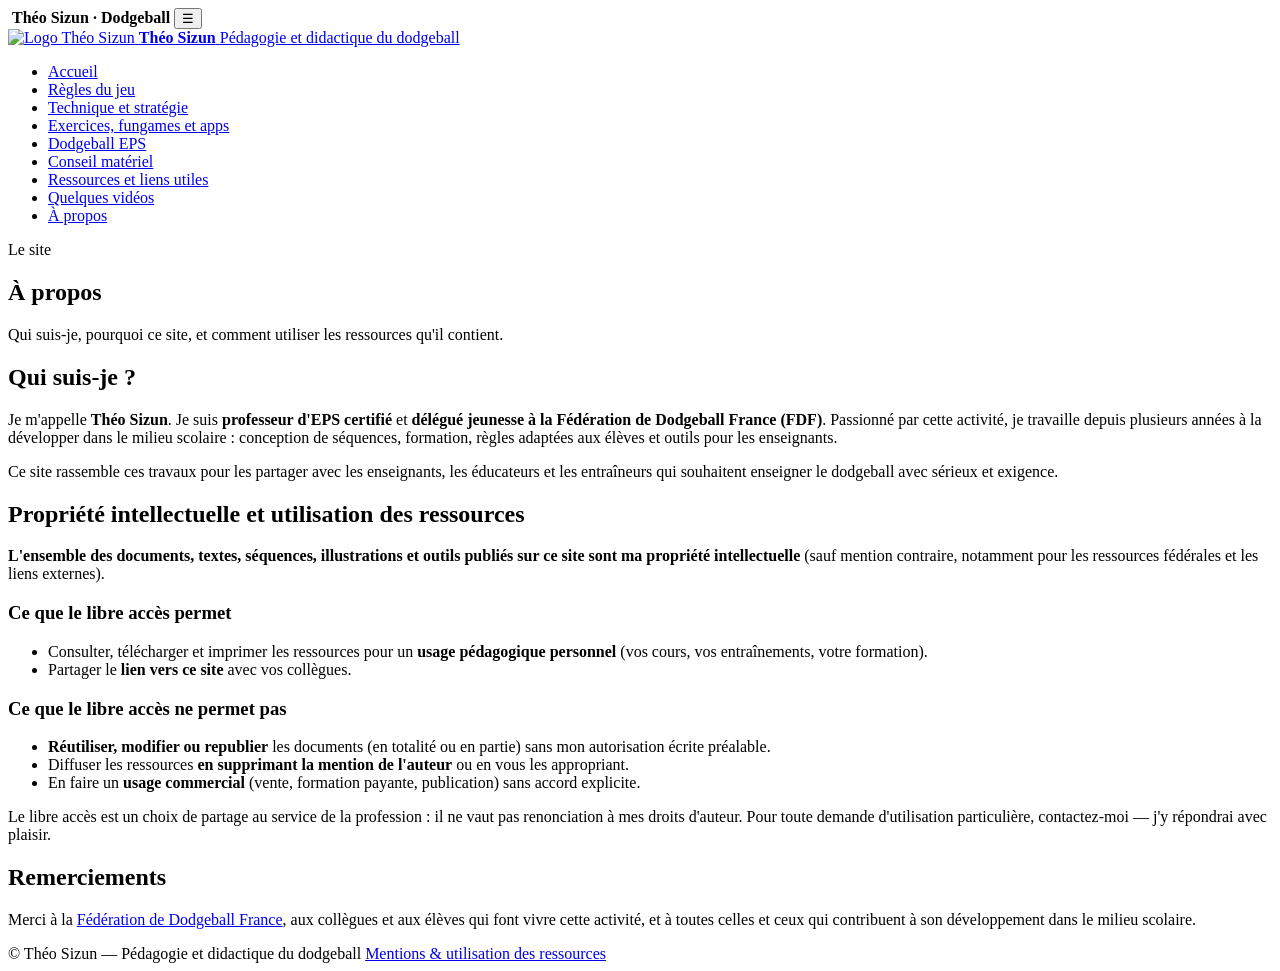
==== apropos.html @ 9dc2d823 "Add files via upload" ====
<!DOCTYPE html>
<html lang="fr">
<head>
  <meta charset="UTF-8">
  <meta name="viewport" content="width=device-width, initial-scale=1.0">
  <title>À propos — Théo Sizun · Pédagogie et didactique du dodgeball</title>
  <meta name="description" content="Présentation de Théo Sizun et conditions d'utilisation des ressources du site.">
  <link rel="icon" type="image/png" href="images/logo-mark.png">
  <!-- Polices : Barlow Condensed (titres) + Inter (texte) -->
  <link rel="preconnect" href="https://fonts.googleapis.com">
  <link rel="preconnect" href="https://fonts.gstatic.com" crossorigin>
  <link href="https://fonts.googleapis.com/css2?family=Barlow+Condensed:wght@600;700&family=Inter:wght@400;600&display=swap" rel="stylesheet">
  <link rel="stylesheet" href="css/style.css">
</head>
<body>

  <!-- Barre supérieure visible uniquement sur mobile -->
  <header class="barre-mobile">
    <img src="images/logo-mark.png" alt="">
    <strong>Théo Sizun · Dodgeball</strong>
    <button class="bouton-menu" aria-expanded="false" aria-label="Ouvrir le menu de navigation">☰</button>
  </header>

  <!-- Voile sombre derrière le menu ouvert (mobile) -->
  <div class="voile"></div>

  <div class="disposition">

    <!-- ================= NAVIGATION LATÉRALE ================= -->
    <aside class="sidebar">
      <a class="sidebar-logo" href="index.html">
        <img src="images/logo-mark.png" alt="Logo Théo Sizun">
        <strong>Théo Sizun</strong>
        <span>Pédagogie et didactique du dodgeball</span>
      </a>
      <nav class="nav-principale" aria-label="Navigation principale">
        <ul>
          <li><a href="index.html">Accueil</a></li>
          <li><a href="regles.html">Règles du jeu</a></li>
          <li><a href="technique.html">Technique et stratégie</a></li>
          <li><a href="exercices.html">Exercices, fungames et apps</a></li>
          <li><a href="eps.html">Dodgeball EPS</a></li>
          <li><a href="materiel.html">Conseil matériel</a></li>
          <li><a href="ressources.html">Ressources et liens utiles</a></li>
          <li><a href="videos.html">Quelques vidéos</a></li>
          <li><a href="apropos.html" class="actif">À propos</a></li>
        </ul>
      </nav>
    </aside>

    <!-- ================= CONTENU DE LA PAGE ================= -->
    <div class="contenu">

      <section class="hero">
        <div class="hero-interieur">
          <span class="fil-rouge">Le site</span>
          <h1>À propos</h1>
          <p class="sous-titre">Qui suis-je, pourquoi ce site, et comment utiliser les ressources qu'il contient.</p>
        </div>
      </section>

      <main class="contenu-interieur">
        <h2 class="titre-section">Qui suis-je ?</h2>
        <div class="bloc">
          <p>Je m'appelle <strong>Théo Sizun</strong>. Je suis <strong>professeur d'EPS
          certifié</strong> et <strong>délégué jeunesse à la Fédération de Dodgeball France
          (FDF)</strong>. Passionné par cette activité, je travaille depuis plusieurs années à la
          développer dans le milieu scolaire : conception de séquences, formation, règles adaptées
          aux élèves et outils pour les enseignants.</p>
          <p>Ce site rassemble ces travaux pour les partager avec les enseignants, les éducateurs
          et les entraîneurs qui souhaitent enseigner le dodgeball avec sérieux et exigence.</p>
        </div>

        <h2 class="titre-section">Propriété intellectuelle et utilisation des ressources</h2>
        <div class="encart">
          <p><strong>L'ensemble des documents, textes, séquences, illustrations et outils publiés
          sur ce site sont ma propriété intellectuelle</strong> (sauf mention contraire, notamment
          pour les ressources fédérales et les liens externes).</p>
        </div>
        <div class="bloc">
          <h3>Ce que le libre accès permet</h3>
          <ul>
            <li>Consulter, télécharger et imprimer les ressources pour un <strong>usage
            pédagogique personnel</strong> (vos cours, vos entraînements, votre formation).</li>
            <li>Partager le <strong>lien vers ce site</strong> avec vos collègues.</li>
          </ul>
          <h3>Ce que le libre accès ne permet pas</h3>
          <ul>
            <li><strong>Réutiliser, modifier ou republier</strong> les documents (en totalité ou en
            partie) sans mon autorisation écrite préalable.</li>
            <li>Diffuser les ressources <strong>en supprimant la mention de l'auteur</strong> ou en
            vous les appropriant.</li>
            <li>En faire un <strong>usage commercial</strong> (vente, formation payante, publication)
            sans accord explicite.</li>
          </ul>
          <p>Le libre accès est un choix de partage au service de la profession : il ne vaut pas
          renonciation à mes droits d'auteur. Pour toute demande d'utilisation particulière,
          contactez-moi — j'y répondrai avec plaisir.</p>
        </div>

        <h2 class="titre-section">Remerciements</h2>
        <div class="bloc">
          <p>Merci à la <a href="https://www.ffdodgeball.fr/fr/accueil" target="_blank"
          rel="noopener">Fédération de Dodgeball France</a>, aux collègues et aux élèves qui
          font vivre cette activité, et à toutes celles et ceux qui contribuent à son
          développement dans le milieu scolaire.</p>
        </div>
      </main>

      <footer class="pied">
        <div class="pied-interieur">
          <span>© Théo Sizun — Pédagogie et didactique du dodgeball</span>
          <span><a href="apropos.html">Mentions &amp; utilisation des ressources</a></span>
        </div>
      </footer>

    </div>
  </div>

  <script src="js/main.js"></script>
</body>
</html>
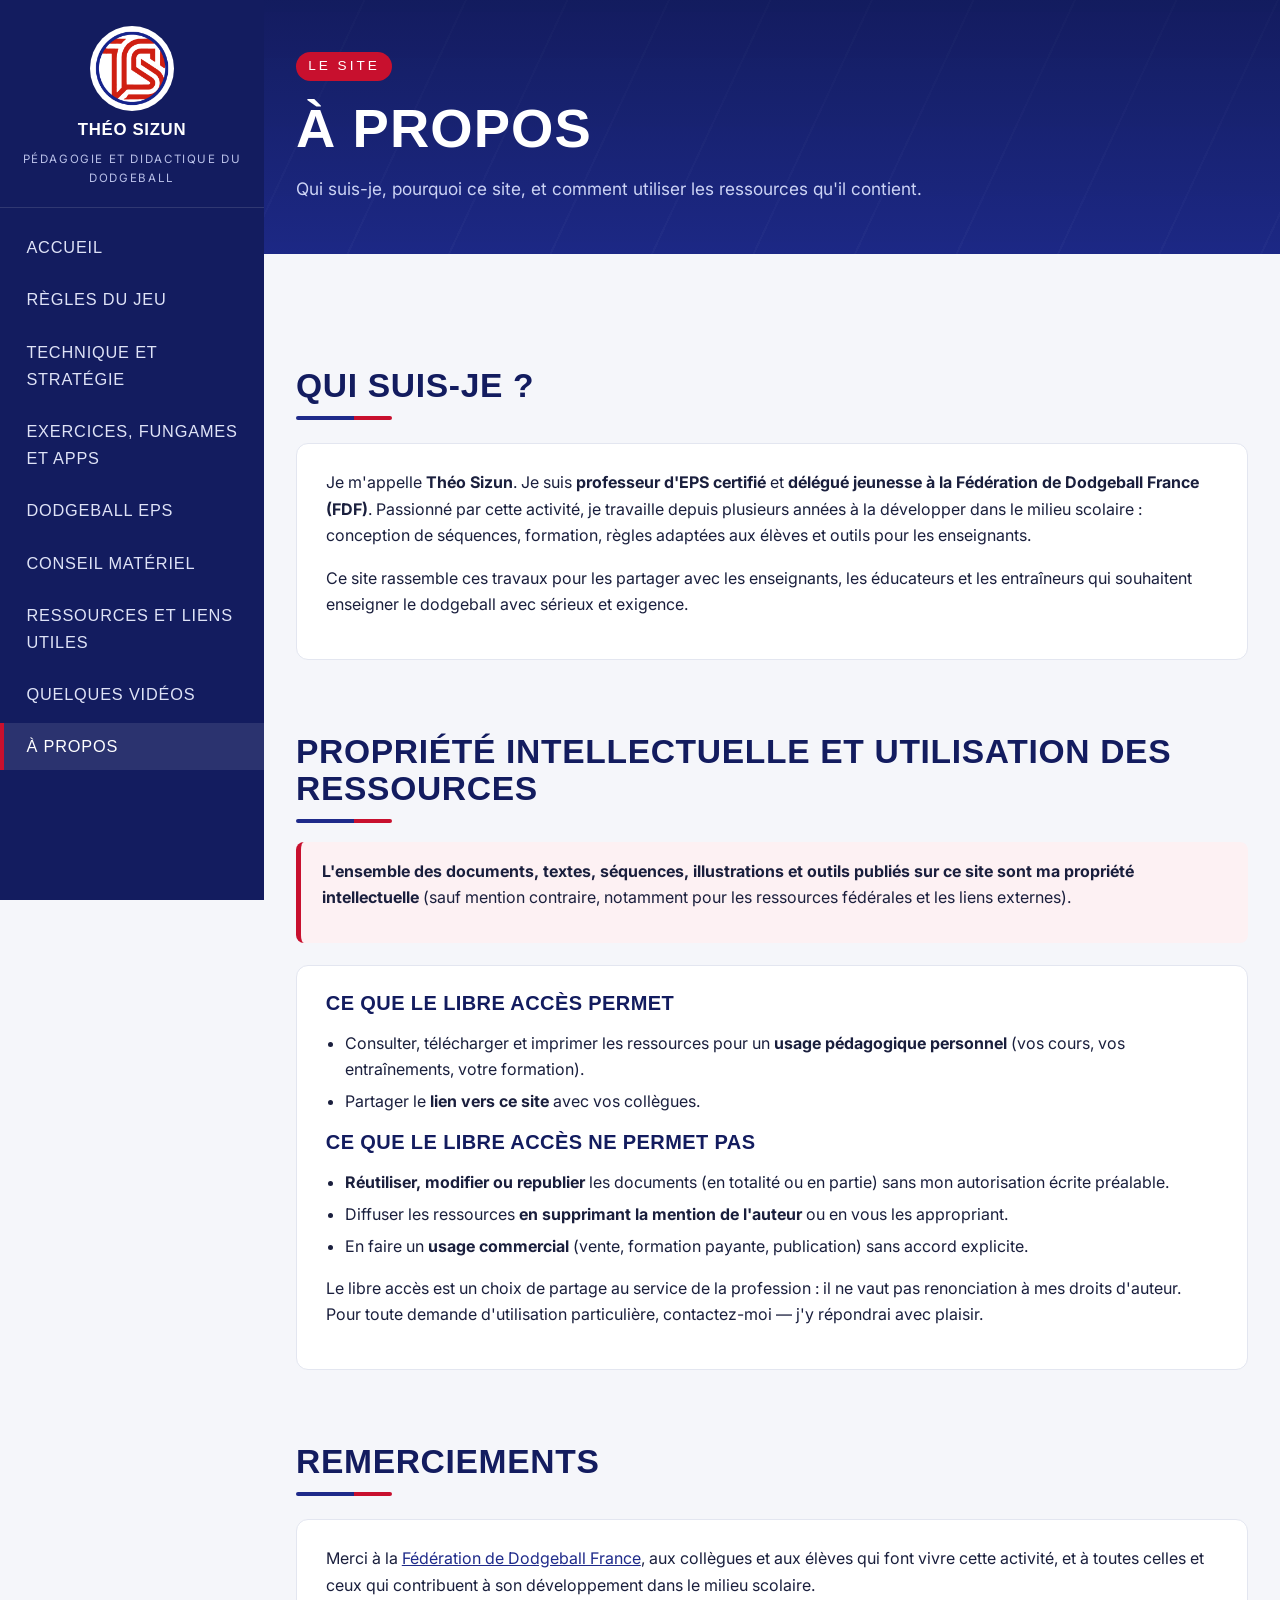
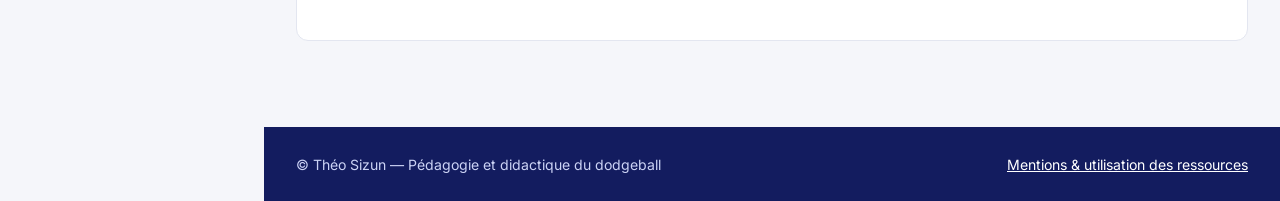
==== commit fe3e40d7: "Add files via upload" ====
--- a/apropos.html
+++ b/apropos.html
@@ -5,18 +5,18 @@
   <meta name="viewport" content="width=device-width, initial-scale=1.0">
   <title>À propos — Théo Sizun · Pédagogie et didactique du dodgeball</title>
   <meta name="description" content="Présentation de Théo Sizun et conditions d'utilisation des ressources du site.">
-  <link rel="icon" type="image/png" href="images/logo-mark.png">
+  <link rel="icon" type="image/png" href="logo-mark.png">
   <!-- Polices : Barlow Condensed (titres) + Inter (texte) -->
   <link rel="preconnect" href="https://fonts.googleapis.com">
   <link rel="preconnect" href="https://fonts.gstatic.com" crossorigin>
   <link href="https://fonts.googleapis.com/css2?family=Barlow+Condensed:wght@600;700&family=Inter:wght@400;600&display=swap" rel="stylesheet">
-  <link rel="stylesheet" href="css/style.css">
+  <link rel="stylesheet" href="style.css">
 </head>
 <body>
 
   <!-- Barre supérieure visible uniquement sur mobile -->
   <header class="barre-mobile">
-    <img src="images/logo-mark.png" alt="">
+    <img src="logo-mark.png" alt="">
     <strong>Théo Sizun · Dodgeball</strong>
     <button class="bouton-menu" aria-expanded="false" aria-label="Ouvrir le menu de navigation">☰</button>
   </header>
@@ -29,7 +29,7 @@
     <!-- ================= NAVIGATION LATÉRALE ================= -->
     <aside class="sidebar">
       <a class="sidebar-logo" href="index.html">
-        <img src="images/logo-mark.png" alt="Logo Théo Sizun">
+        <img src="logo-mark.png" alt="Logo Théo Sizun">
         <strong>Théo Sizun</strong>
         <span>Pédagogie et didactique du dodgeball</span>
       </a>
@@ -117,6 +117,6 @@
     </div>
   </div>
 
-  <script src="js/main.js"></script>
+  <script src="main.js"></script>
 </body>
 </html>
--- a/style.css
+++ b/style.css
@@ -0,0 +1,503 @@
+/* ============================================================
+   THÉO SIZUN — PÉDAGOGIE ET DIDACTIQUE DU DODGEBALL
+   Feuille de style principale
+   ------------------------------------------------------------
+   Sommaire :
+   1. Variables (couleurs, typographie, espacements)
+   2. Base / reset
+   3. Structure générale (sidebar + contenu)
+   4. Navigation latérale
+   5. Barre mobile (hamburger)
+   6. Hero / en-têtes de page
+   7. Cartes et grilles
+   8. Composants (boutons, tableaux, badges, encarts)
+   9. Filtres (page Exercices)
+   10. Pied de page
+   11. Responsive
+   ============================================================ */
+
+/* ---------- 1. VARIABLES ---------- */
+:root {
+  /* Couleurs issues du logo */
+  --bleu: #1e2a8a;        /* bleu marine du logo */
+  --bleu-fonce: #131c5f;  /* variante sombre (survols, fonds) */
+  --rouge: #c8102e;       /* rouge du logo */
+  --rouge-fonce: #a30d26;
+
+  /* Neutres */
+  --blanc: #ffffff;
+  --fond: #f5f6fa;        /* fond général très légèrement bleuté */
+  --encre: #1a1f3d;       /* texte principal */
+  --gris: #5c6378;        /* texte secondaire */
+  --ligne: #e3e6f0;       /* bordures fines */
+
+  /* Typographie */
+  --police-titre: "Barlow Condensed", "Arial Narrow", sans-serif;
+  --police-texte: "Inter", "Helvetica Neue", Arial, sans-serif;
+
+  /* Dimensions */
+  --sidebar-largeur: 264px;
+  --contenu-max: 1080px;
+  --rayon: 12px;
+}
+
+/* ---------- 2. BASE ---------- */
+*, *::before, *::after { box-sizing: border-box; }
+
+html { scroll-behavior: smooth; }
+@media (prefers-reduced-motion: reduce) {
+  html { scroll-behavior: auto; }
+  *, *::before, *::after { transition: none !important; animation: none !important; }
+}
+
+body {
+  margin: 0;
+  font-family: var(--police-texte);
+  font-size: 16px;
+  line-height: 1.65;
+  color: var(--encre);
+  background: var(--fond);
+}
+
+img { max-width: 100%; height: auto; }
+
+a { color: var(--bleu); }
+a:hover { color: var(--rouge); }
+a:focus-visible,
+button:focus-visible {
+  outline: 3px solid var(--rouge);
+  outline-offset: 2px;
+  border-radius: 4px;
+}
+
+h1, h2, h3 {
+  font-family: var(--police-titre);
+  text-transform: uppercase;
+  letter-spacing: 0.02em;
+  line-height: 1.1;
+  color: var(--bleu-fonce);
+  margin: 0 0 0.5em;
+}
+h1 { font-size: clamp(2.2rem, 5vw, 3.4rem); font-weight: 700; }
+h2 { font-size: clamp(1.6rem, 3vw, 2.1rem); font-weight: 700; }
+h3 { font-size: 1.25rem; font-weight: 600; }
+
+p { margin: 0 0 1em; }
+ul { padding-left: 1.2em; }
+li { margin-bottom: 0.35em; }
+
+/* Titre de section avec la « ligne d'attaque » (signature du site) :
+   un soulignement bicolore bleu/rouge rappelant les lignes du terrain */
+.titre-section {
+  position: relative;
+  padding-bottom: 0.45em;
+  margin-top: 2.2em;
+}
+.titre-section::after {
+  content: "";
+  position: absolute;
+  left: 0; bottom: 0;
+  width: 96px; height: 4px;
+  background: linear-gradient(90deg, var(--bleu) 0 60%, var(--rouge) 60% 100%);
+  border-radius: 2px;
+}
+
+/* ---------- 3. STRUCTURE GÉNÉRALE ---------- */
+.disposition {
+  display: flex;
+  min-height: 100vh;
+}
+
+.contenu {
+  flex: 1;
+  margin-left: var(--sidebar-largeur); /* laisse la place à la sidebar fixe */
+  display: flex;
+  flex-direction: column;
+  min-width: 0;
+}
+
+.contenu-interieur {
+  width: 100%;
+  max-width: var(--contenu-max);
+  margin: 0 auto;
+  padding: 2.5rem 2rem 4rem;
+}
+
+/* ---------- 4. NAVIGATION LATÉRALE ---------- */
+.sidebar {
+  position: fixed;
+  top: 0; left: 0; bottom: 0;
+  width: var(--sidebar-largeur);
+  background: var(--bleu-fonce);
+  color: var(--blanc);
+  display: flex;
+  flex-direction: column;
+  z-index: 100;
+  overflow-y: auto;
+}
+
+.sidebar-logo {
+  display: flex;
+  flex-direction: column;
+  align-items: center;
+  gap: 0.6rem;
+  padding: 1.6rem 1rem 1.2rem;
+  text-decoration: none;
+  color: var(--blanc);
+  border-bottom: 1px solid rgba(255, 255, 255, 0.12);
+}
+.sidebar-logo:hover { color: var(--blanc); } /* le logo reste blanc au survol */
+.sidebar-logo img {
+  width: 84px;
+  background: var(--blanc);
+  border-radius: 50%;
+  padding: 4px;
+}
+.sidebar-logo strong {
+  font-family: var(--police-titre);
+  text-transform: uppercase;
+  font-size: 1.05rem;
+  letter-spacing: 0.04em;
+  text-align: center;
+  line-height: 1.2;
+}
+.sidebar-logo span {
+  font-size: 0.72rem;
+  text-transform: uppercase;
+  letter-spacing: 0.14em;
+  color: #b9c0e8;
+  text-align: center;
+}
+
+.nav-principale {
+  padding: 1rem 0 2rem;
+}
+.nav-principale ul {
+  list-style: none;
+  margin: 0;
+  padding: 0;
+}
+.nav-principale a {
+  display: block;
+  padding: 0.62rem 1.4rem;
+  color: #dfe3f7;
+  text-decoration: none;
+  font-family: var(--police-titre);
+  text-transform: uppercase;
+  font-size: 1.02rem;
+  letter-spacing: 0.05em;
+  border-left: 4px solid transparent;
+  transition: background 0.15s, border-color 0.15s, color 0.15s;
+}
+.nav-principale a:hover {
+  background: rgba(255, 255, 255, 0.08);
+  color: var(--blanc);
+}
+/* Page active : liseré rouge, comme une ligne d'attaque franchie */
+.nav-principale a.actif {
+  border-left-color: var(--rouge);
+  background: rgba(255, 255, 255, 0.1);
+  color: var(--blanc);
+}
+
+/* ---------- 5. BARRE MOBILE ---------- */
+.barre-mobile {
+  display: none; /* visible uniquement sur petits écrans (cf. media queries) */
+  position: sticky;
+  top: 0;
+  z-index: 90;
+  background: var(--bleu-fonce);
+  color: var(--blanc);
+  align-items: center;
+  gap: 0.8rem;
+  padding: 0.6rem 1rem;
+}
+.barre-mobile img { width: 40px; background: var(--blanc); border-radius: 50%; padding: 2px; }
+.barre-mobile strong {
+  font-family: var(--police-titre);
+  text-transform: uppercase;
+  font-size: 1rem;
+  letter-spacing: 0.05em;
+}
+.bouton-menu {
+  margin-left: auto;
+  background: none;
+  border: 2px solid rgba(255,255,255,0.5);
+  border-radius: 8px;
+  color: var(--blanc);
+  font-size: 1.3rem;
+  line-height: 1;
+  padding: 0.35rem 0.6rem;
+  cursor: pointer;
+}
+
+/* Voile sombre derrière la sidebar ouverte (mobile) */
+.voile {
+  display: none;
+  position: fixed;
+  inset: 0;
+  background: rgba(10, 14, 40, 0.55);
+  z-index: 95;
+}
+body.menu-ouvert .voile { display: block; }
+
+/* ---------- 6. HERO / EN-TÊTES DE PAGE ---------- */
+/* Fond « terrain » : fines lignes évoquant le traçage d'un terrain de dodgeball */
+.hero {
+  background:
+    linear-gradient(rgba(19, 28, 95, 0.92), rgba(30, 42, 138, 0.88)),
+    repeating-linear-gradient(115deg, transparent 0 90px, rgba(255,255,255,0.16) 90px 92px);
+  background-color: var(--bleu-fonce);
+  color: var(--blanc);
+  padding: 3.2rem 2rem;
+}
+.hero .hero-interieur {
+  max-width: var(--contenu-max);
+  margin: 0 auto;
+}
+.hero h1 { color: var(--blanc); margin-bottom: 0.3em; }
+.hero .sous-titre {
+  color: #ccd3f5;
+  font-size: 1.08rem;
+  max-width: 640px;
+  margin: 0;
+}
+.hero .fil-rouge {
+  display: inline-block;
+  font-family: var(--police-titre);
+  text-transform: uppercase;
+  letter-spacing: 0.22em;
+  font-size: 0.85rem;
+  color: var(--blanc);
+  background: var(--rouge);
+  padding: 0.25em 0.9em;
+  border-radius: 999px;
+  margin-bottom: 1.1rem;
+}
+
+/* Hero spécifique à la page d'accueil : logo mis en valeur */
+.hero-accueil { text-align: center; padding: 4rem 2rem 3.4rem; }
+.hero-accueil img.logo-central {
+  width: 168px;
+  background: var(--blanc);
+  border-radius: 50%;
+  padding: 10px;
+  box-shadow: 0 12px 34px rgba(0, 0, 0, 0.35);
+  margin-bottom: 1.4rem;
+}
+.hero-accueil .sous-titre { margin: 0 auto; }
+
+/* ---------- 7. CARTES ET GRILLES ---------- */
+.grille-cartes {
+  display: grid;
+  grid-template-columns: repeat(auto-fill, minmax(250px, 1fr));
+  gap: 1.3rem;
+  margin: 1.6rem 0;
+}
+
+.carte {
+  background: var(--blanc);
+  border: 1px solid var(--ligne);
+  border-top: 4px solid var(--bleu);
+  border-radius: var(--rayon);
+  padding: 1.3rem 1.3rem 1.1rem;
+  text-decoration: none;
+  color: var(--encre);
+  display: flex;
+  flex-direction: column;
+  gap: 0.4rem;
+  transition: transform 0.15s, box-shadow 0.15s;
+}
+.carte:nth-child(even) { border-top-color: var(--rouge); }
+.carte:hover {
+  transform: translateY(-3px);
+  box-shadow: 0 10px 24px rgba(19, 28, 95, 0.12);
+  color: var(--encre);
+}
+.carte h3 { margin-bottom: 0.2em; }
+.carte p { color: var(--gris); font-size: 0.95rem; margin: 0; }
+.carte .fleche {
+  margin-top: auto;
+  padding-top: 0.6rem;
+  font-family: var(--police-titre);
+  text-transform: uppercase;
+  letter-spacing: 0.08em;
+  font-size: 0.95rem;
+  color: var(--rouge);
+}
+
+/* Bloc de contenu blanc générique */
+.bloc {
+  background: var(--blanc);
+  border: 1px solid var(--ligne);
+  border-radius: var(--rayon);
+  padding: 1.6rem 1.8rem;
+  margin: 1.4rem 0;
+}
+.bloc h3:first-child, .bloc h2:first-child { margin-top: 0; }
+
+/* Deux colonnes souples */
+.colonnes-2 {
+  display: grid;
+  grid-template-columns: repeat(auto-fit, minmax(300px, 1fr));
+  gap: 1.3rem;
+}
+
+/* ---------- 8. COMPOSANTS ---------- */
+.bouton {
+  display: inline-block;
+  font-family: var(--police-titre);
+  text-transform: uppercase;
+  letter-spacing: 0.06em;
+  font-size: 1.02rem;
+  background: var(--rouge);
+  color: var(--blanc);
+  text-decoration: none;
+  border: none;
+  border-radius: 8px;
+  padding: 0.55rem 1.3rem;
+  cursor: pointer;
+  transition: background 0.15s;
+}
+.bouton:hover { background: var(--rouge-fonce); color: var(--blanc); }
+.bouton.secondaire { background: var(--bleu); }
+.bouton.secondaire:hover { background: var(--bleu-fonce); }
+
+/* Liste de liens externes présentés en « rangées » */
+.liste-liens { list-style: none; padding: 0; margin: 1rem 0; }
+.liste-liens li {
+  background: var(--blanc);
+  border: 1px solid var(--ligne);
+  border-left: 4px solid var(--bleu);
+  border-radius: 8px;
+  padding: 0.8rem 1.1rem;
+  margin-bottom: 0.7rem;
+}
+.liste-liens li:nth-child(even) { border-left-color: var(--rouge); }
+.liste-liens strong { display: block; font-family: var(--police-titre); text-transform: uppercase; letter-spacing: 0.04em; font-size: 1.05rem; }
+.liste-liens span { color: var(--gris); font-size: 0.92rem; }
+
+/* Badges (utilisés pour les filtres et étiquettes) */
+.badge {
+  display: inline-block;
+  font-size: 0.75rem;
+  text-transform: uppercase;
+  letter-spacing: 0.08em;
+  font-weight: 600;
+  padding: 0.15em 0.7em;
+  border-radius: 999px;
+  background: #e8ebfa;
+  color: var(--bleu);
+}
+.badge.rouge { background: #fbe4e8; color: var(--rouge); }
+
+/* Encart d'avertissement / à noter */
+.encart {
+  border-left: 5px solid var(--rouge);
+  background: #fdf1f3;
+  border-radius: 8px;
+  padding: 1rem 1.3rem;
+  margin: 1.2rem 0;
+}
+.encart.bleu { border-left-color: var(--bleu); background: #eef0fb; }
+
+/* Tableaux */
+.table-defilante { overflow-x: auto; }
+table {
+  width: 100%;
+  border-collapse: collapse;
+  background: var(--blanc);
+  font-size: 0.95rem;
+}
+th, td {
+  border: 1px solid var(--ligne);
+  padding: 0.6rem 0.8rem;
+  text-align: left;
+  vertical-align: top;
+}
+thead th {
+  background: var(--bleu-fonce);
+  color: var(--blanc);
+  font-family: var(--police-titre);
+  text-transform: uppercase;
+  letter-spacing: 0.05em;
+  font-weight: 600;
+}
+tbody tr:nth-child(even) { background: #f8f9fd; }
+
+/* Vidéo responsive (iframe YouTube) */
+.video {
+  position: relative;
+  padding-top: 56.25%;
+  border-radius: var(--rayon);
+  overflow: hidden;
+  background: var(--bleu-fonce);
+}
+.video iframe {
+  position: absolute; inset: 0;
+  width: 100%; height: 100%;
+  border: 0;
+}
+
+/* ---------- 9. FILTRES (page Exercices) ---------- */
+.filtres {
+  display: flex;
+  flex-wrap: wrap;
+  gap: 0.5rem;
+  margin: 1rem 0 1.4rem;
+}
+.filtre-bouton {
+  font-family: var(--police-titre);
+  text-transform: uppercase;
+  letter-spacing: 0.06em;
+  font-size: 0.95rem;
+  border: 2px solid var(--bleu);
+  color: var(--bleu);
+  background: var(--blanc);
+  border-radius: 999px;
+  padding: 0.3rem 1.1rem;
+  cursor: pointer;
+  transition: background 0.15s, color 0.15s;
+}
+.filtre-bouton:hover { background: #e8ebfa; }
+.filtre-bouton.actif {
+  background: var(--bleu);
+  color: var(--blanc);
+}
+.carte-jeu[hidden] { display: none; }
+
+/* ---------- 10. PIED DE PAGE ---------- */
+.pied {
+  margin-top: auto;
+  background: var(--bleu-fonce);
+  color: #ccd3f5;
+  font-size: 0.88rem;
+  padding: 1.6rem 2rem;
+}
+.pied .pied-interieur {
+  max-width: var(--contenu-max);
+  margin: 0 auto;
+  display: flex;
+  flex-wrap: wrap;
+  gap: 0.6rem 2rem;
+  justify-content: space-between;
+  align-items: center;
+}
+.pied a { color: var(--blanc); }
+
+/* ---------- 11. RESPONSIVE ---------- */
+@media (max-width: 900px) {
+  /* La sidebar devient un panneau coulissant */
+  .sidebar {
+    transform: translateX(-100%);
+    transition: transform 0.25s ease;
+    box-shadow: 0 0 40px rgba(0, 0, 0, 0.4);
+  }
+  body.menu-ouvert .sidebar { transform: translateX(0); }
+
+  .contenu { margin-left: 0; }
+  .barre-mobile { display: flex; }
+  .contenu-interieur { padding: 1.6rem 1.1rem 3rem; }
+  .hero { padding: 2.4rem 1.2rem; }
+  .bloc { padding: 1.2rem 1.1rem; }
+}
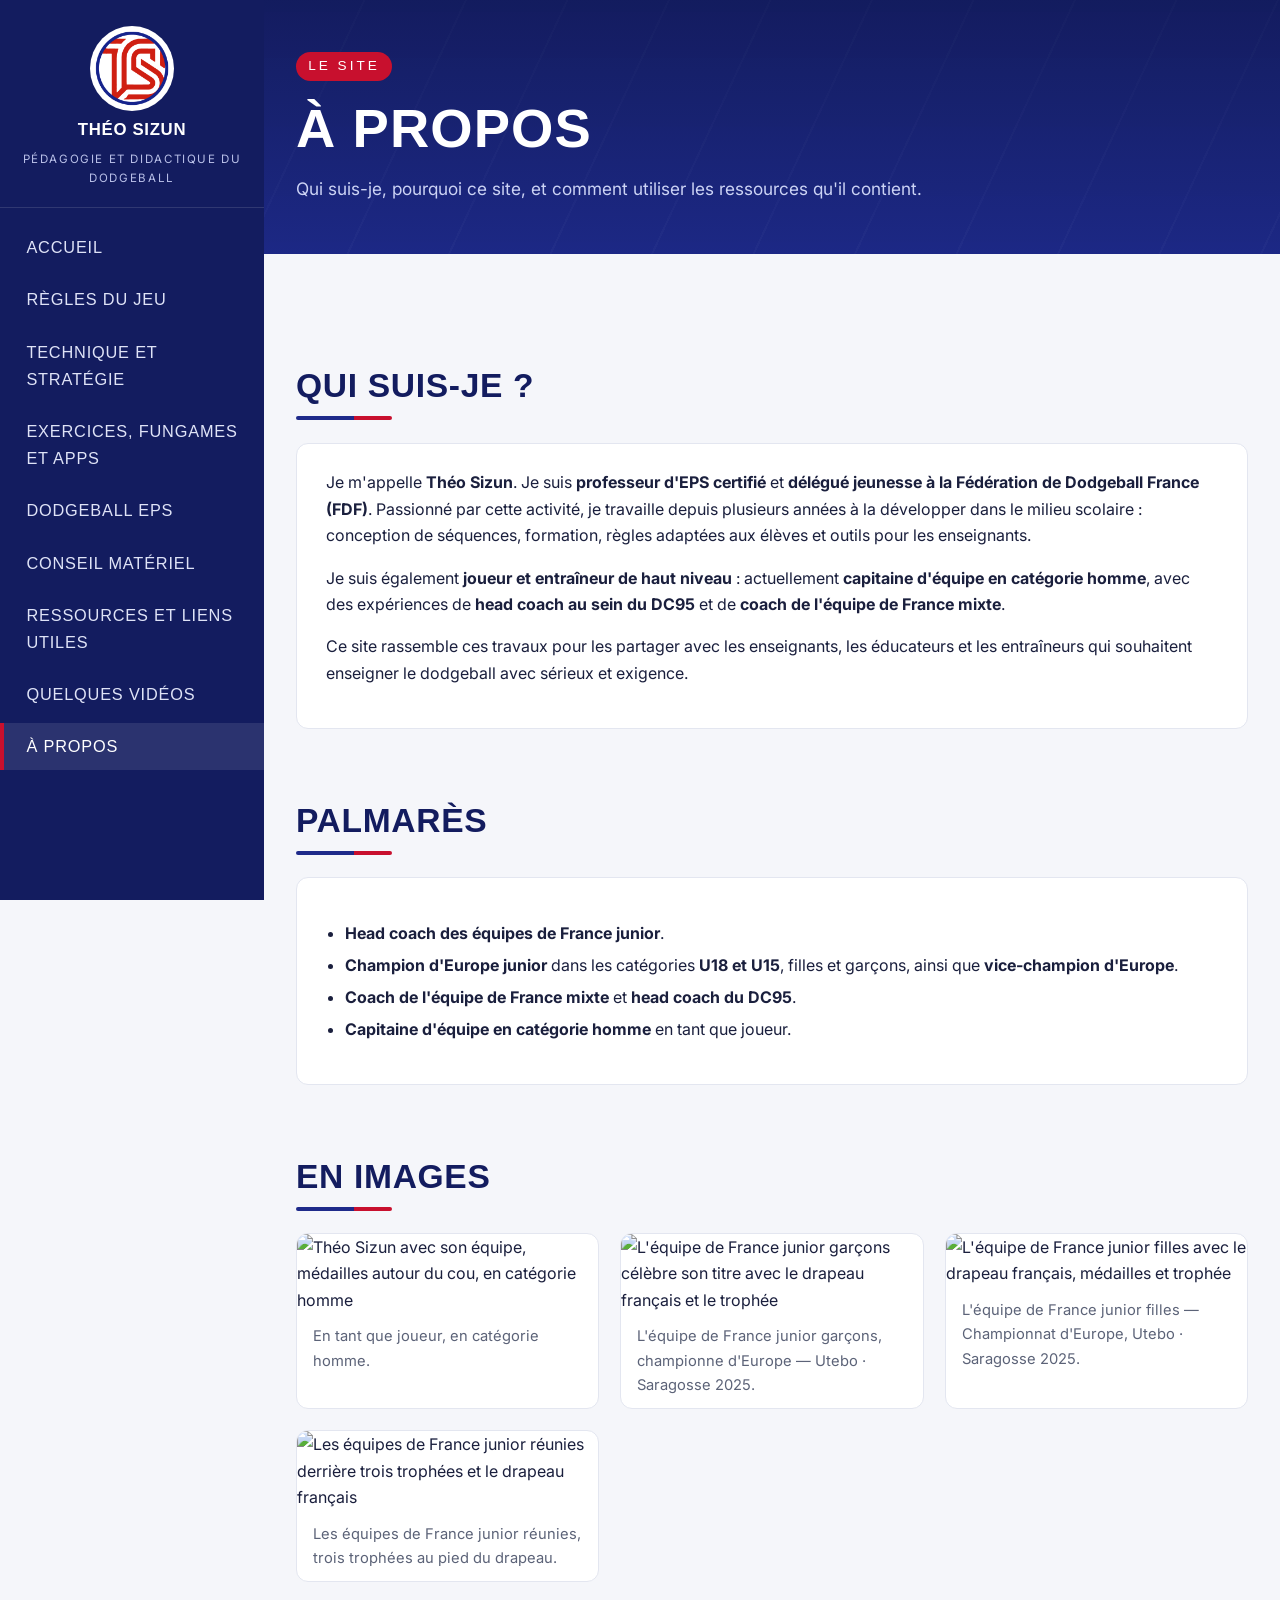
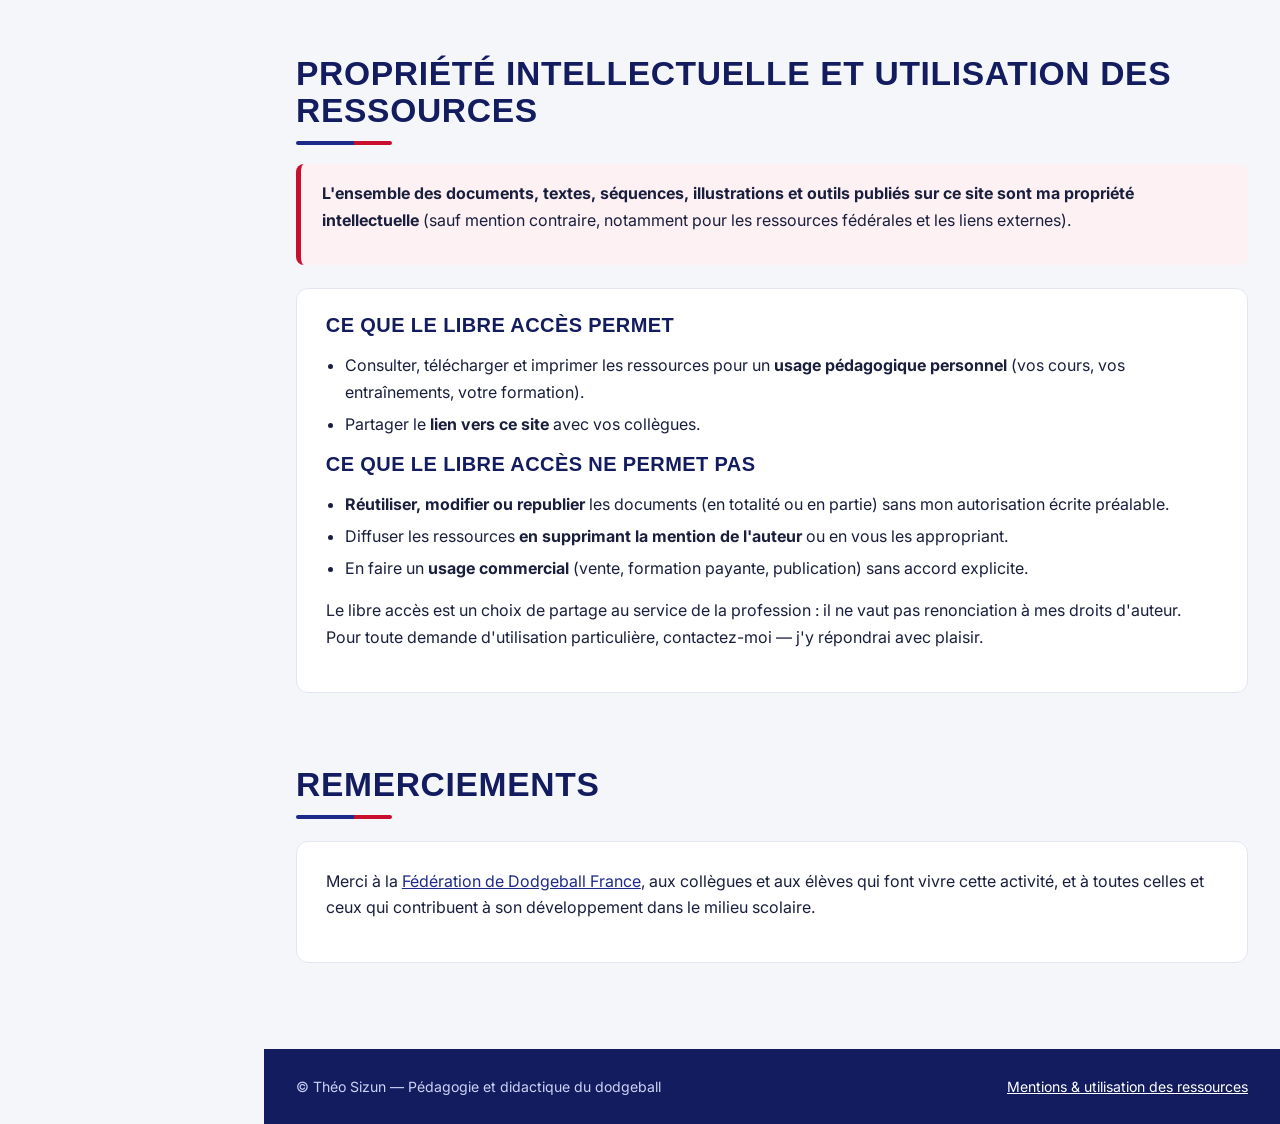
==== commit 10c53d2d: "Add files via upload" ====
--- a/apropos.html
+++ b/apropos.html
@@ -67,8 +67,51 @@
           (FDF)</strong>. Passionné par cette activité, je travaille depuis plusieurs années à la
           développer dans le milieu scolaire : conception de séquences, formation, règles adaptées
           aux élèves et outils pour les enseignants.</p>
+          <p>Je suis également <strong>joueur et entraîneur de haut niveau</strong> :
+          actuellement <strong>capitaine d'équipe en catégorie homme</strong>, avec des
+          expériences de <strong>head coach au sein du DC95</strong> et de <strong>coach de
+          l'équipe de France mixte</strong>.</p>
           <p>Ce site rassemble ces travaux pour les partager avec les enseignants, les éducateurs
           et les entraîneurs qui souhaitent enseigner le dodgeball avec sérieux et exigence.</p>
+        </div>
+
+        <h2 class="titre-section">Palmarès</h2>
+        <div class="bloc">
+          <ul>
+            <li><strong>Head coach des équipes de France junior</strong>.</li>
+            <li><strong>Champion d'Europe junior</strong> dans les catégories <strong>U18 et
+            U15</strong>, filles et garçons, ainsi que <strong>vice-champion d'Europe</strong>.</li>
+            <li><strong>Coach de l'équipe de France mixte</strong> et <strong>head coach du
+            DC95</strong>.</li>
+            <li><strong>Capitaine d'équipe en catégorie homme</strong> en tant que joueur.</li>
+          </ul>
+        </div>
+
+        <h2 class="titre-section">En images</h2>
+        <!-- Galerie photo : styles locaux à cette page pour éviter de modifier style.css -->
+        <style>
+          .galerie { display: grid; grid-template-columns: repeat(auto-fit, minmax(300px, 1fr)); gap: 1.3rem; margin: 1.4rem 0; }
+          .galerie figure { margin: 0; background: var(--blanc); border: 1px solid var(--ligne); border-radius: var(--rayon); overflow: hidden; }
+          .galerie img { display: block; width: 100%; height: auto; }
+          .galerie figcaption { padding: 0.7rem 1rem; font-size: 0.92rem; color: var(--gris); }
+        </style>
+        <div class="galerie">
+          <figure>
+            <img src="photo-equipe-homme.jpg" alt="Théo Sizun avec son équipe, médailles autour du cou, en catégorie homme" loading="lazy">
+            <figcaption>En tant que joueur, en catégorie homme.</figcaption>
+          </figure>
+          <figure>
+            <img src="photo-france-junior-garcons.jpg" alt="L'équipe de France junior garçons célèbre son titre avec le drapeau français et le trophée" loading="lazy">
+            <figcaption>L'équipe de France junior garçons, championne d'Europe — Utebo · Saragosse 2025.</figcaption>
+          </figure>
+          <figure>
+            <img src="photo-france-junior-filles.jpg" alt="L'équipe de France junior filles avec le drapeau français, médailles et trophée" loading="lazy">
+            <figcaption>L'équipe de France junior filles — Championnat d'Europe, Utebo · Saragosse 2025.</figcaption>
+          </figure>
+          <figure>
+            <img src="photo-france-junior-equipes.jpg" alt="Les équipes de France junior réunies derrière trois trophées et le drapeau français" loading="lazy">
+            <figcaption>Les équipes de France junior réunies, trois trophées au pied du drapeau.</figcaption>
+          </figure>
         </div>
 
         <h2 class="titre-section">Propriété intellectuelle et utilisation des ressources</h2>
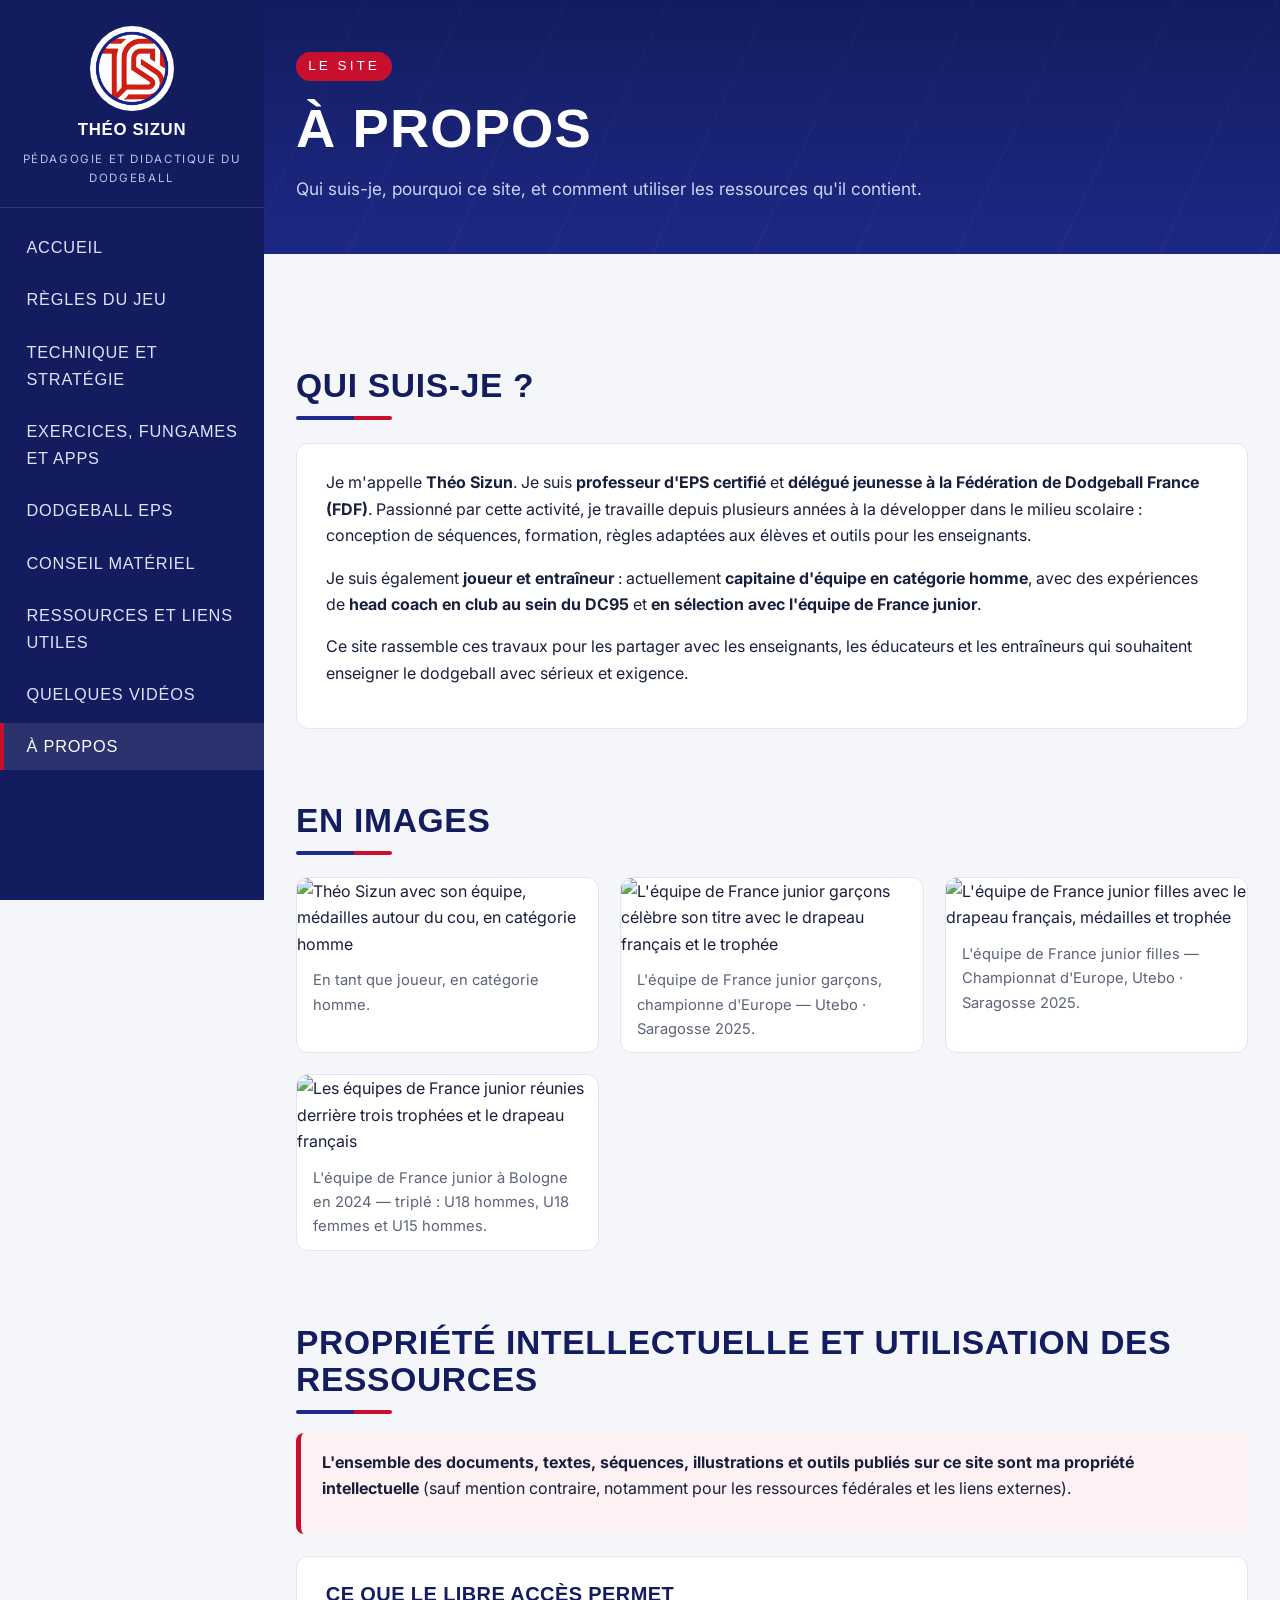
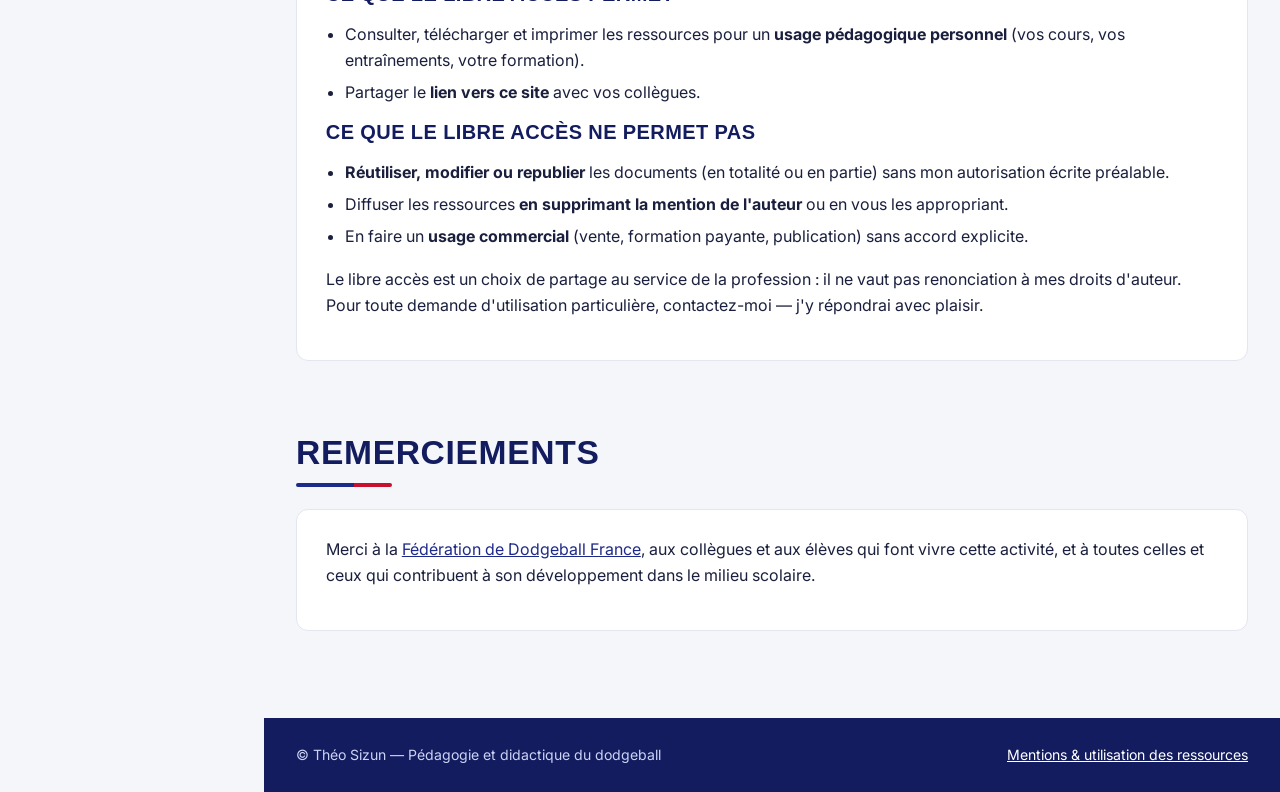
==== commit ab40b9fb: "Add files via upload" ====
--- a/apropos.html
+++ b/apropos.html
@@ -67,24 +67,12 @@
           (FDF)</strong>. Passionné par cette activité, je travaille depuis plusieurs années à la
           développer dans le milieu scolaire : conception de séquences, formation, règles adaptées
           aux élèves et outils pour les enseignants.</p>
-          <p>Je suis également <strong>joueur et entraîneur de haut niveau</strong> :
-          actuellement <strong>capitaine d'équipe en catégorie homme</strong>, avec des
-          expériences de <strong>head coach au sein du DC95</strong> et de <strong>coach de
-          l'équipe de France mixte</strong>.</p>
+          <p>Je suis également <strong>joueur et entraîneur</strong> : actuellement
+          <strong>capitaine d'équipe en catégorie homme</strong>, avec des expériences de
+          <strong>head coach en club au sein du DC95</strong> et <strong>en sélection avec
+          l'équipe de France junior</strong>.</p>
           <p>Ce site rassemble ces travaux pour les partager avec les enseignants, les éducateurs
           et les entraîneurs qui souhaitent enseigner le dodgeball avec sérieux et exigence.</p>
-        </div>
-
-        <h2 class="titre-section">Palmarès</h2>
-        <div class="bloc">
-          <ul>
-            <li><strong>Head coach des équipes de France junior</strong>.</li>
-            <li><strong>Champion d'Europe junior</strong> dans les catégories <strong>U18 et
-            U15</strong>, filles et garçons, ainsi que <strong>vice-champion d'Europe</strong>.</li>
-            <li><strong>Coach de l'équipe de France mixte</strong> et <strong>head coach du
-            DC95</strong>.</li>
-            <li><strong>Capitaine d'équipe en catégorie homme</strong> en tant que joueur.</li>
-          </ul>
         </div>
 
         <h2 class="titre-section">En images</h2>
@@ -110,7 +98,7 @@
           </figure>
           <figure>
             <img src="photo-france-junior-equipes.jpg" alt="Les équipes de France junior réunies derrière trois trophées et le drapeau français" loading="lazy">
-            <figcaption>Les équipes de France junior réunies, trois trophées au pied du drapeau.</figcaption>
+            <figcaption>L'équipe de France junior à Bologne en 2024 — triplé : U18 hommes, U18 femmes et U15 hommes.</figcaption>
           </figure>
         </div>
 
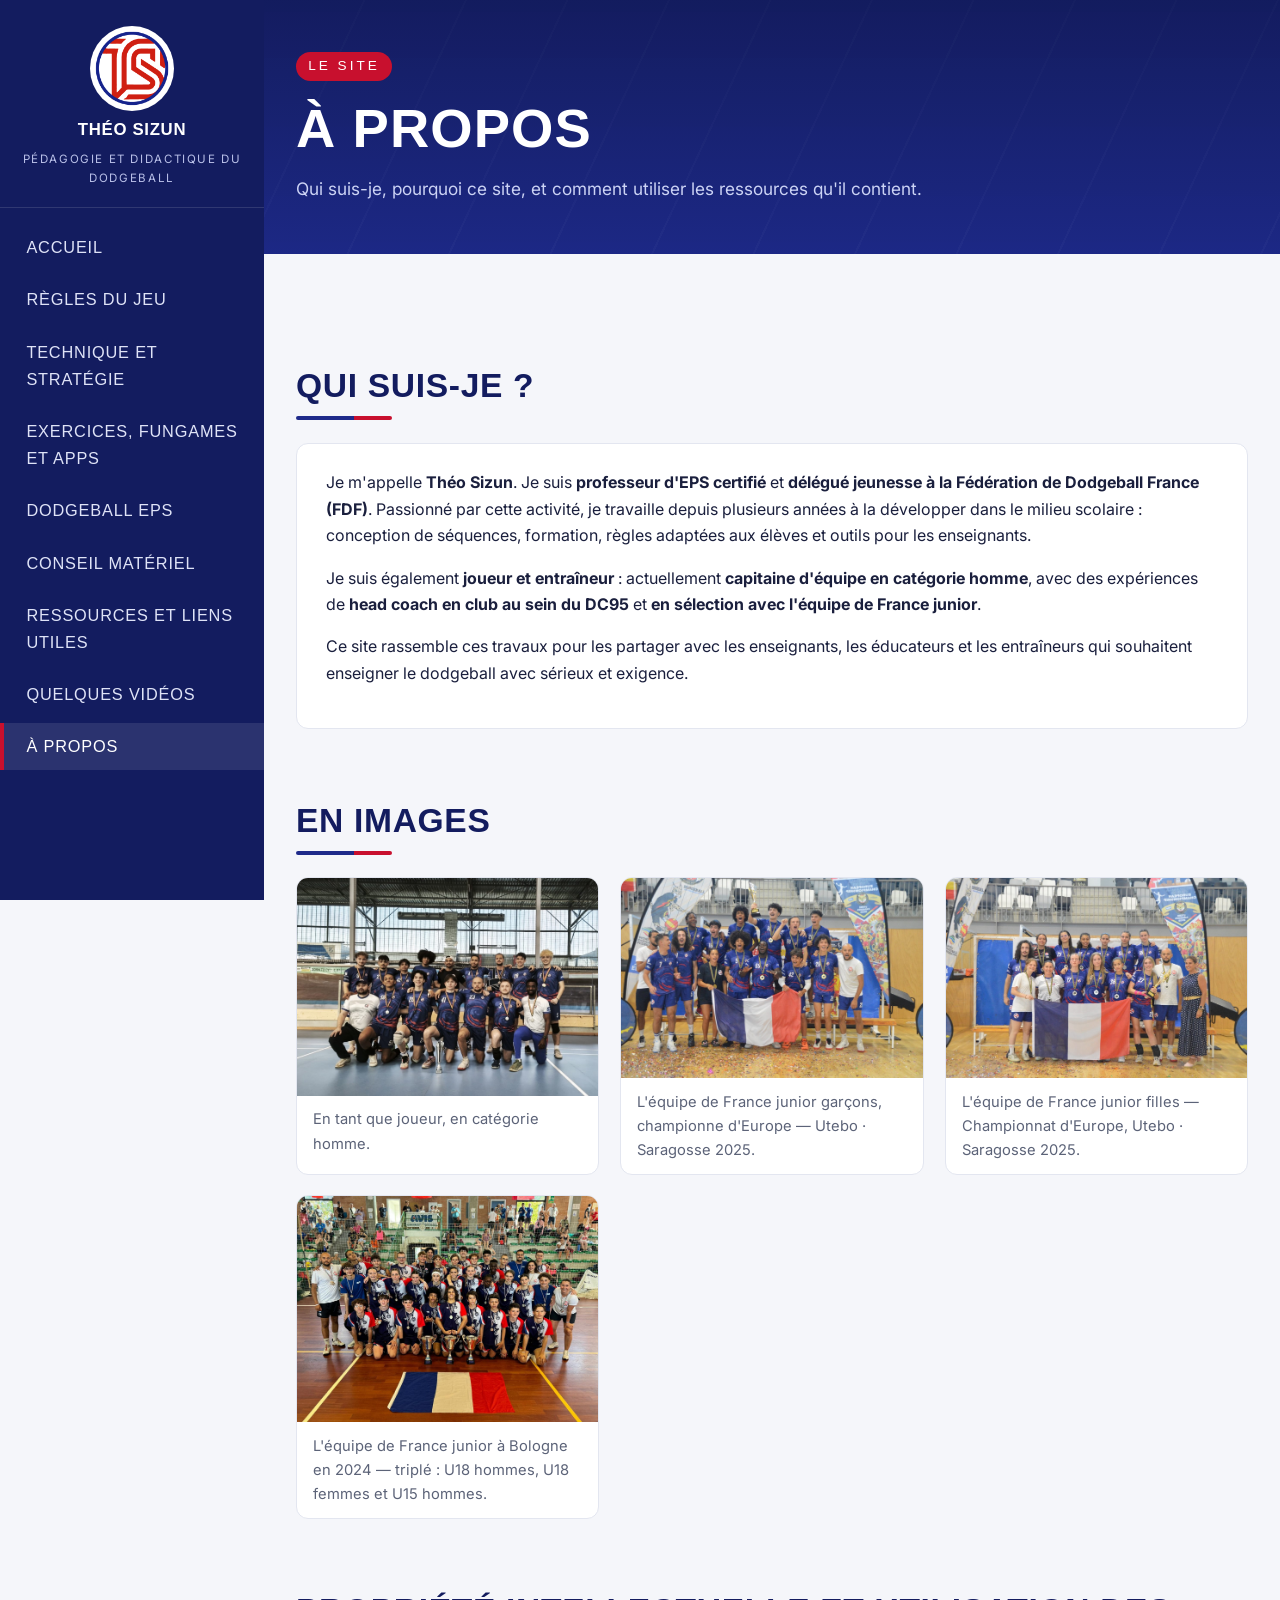
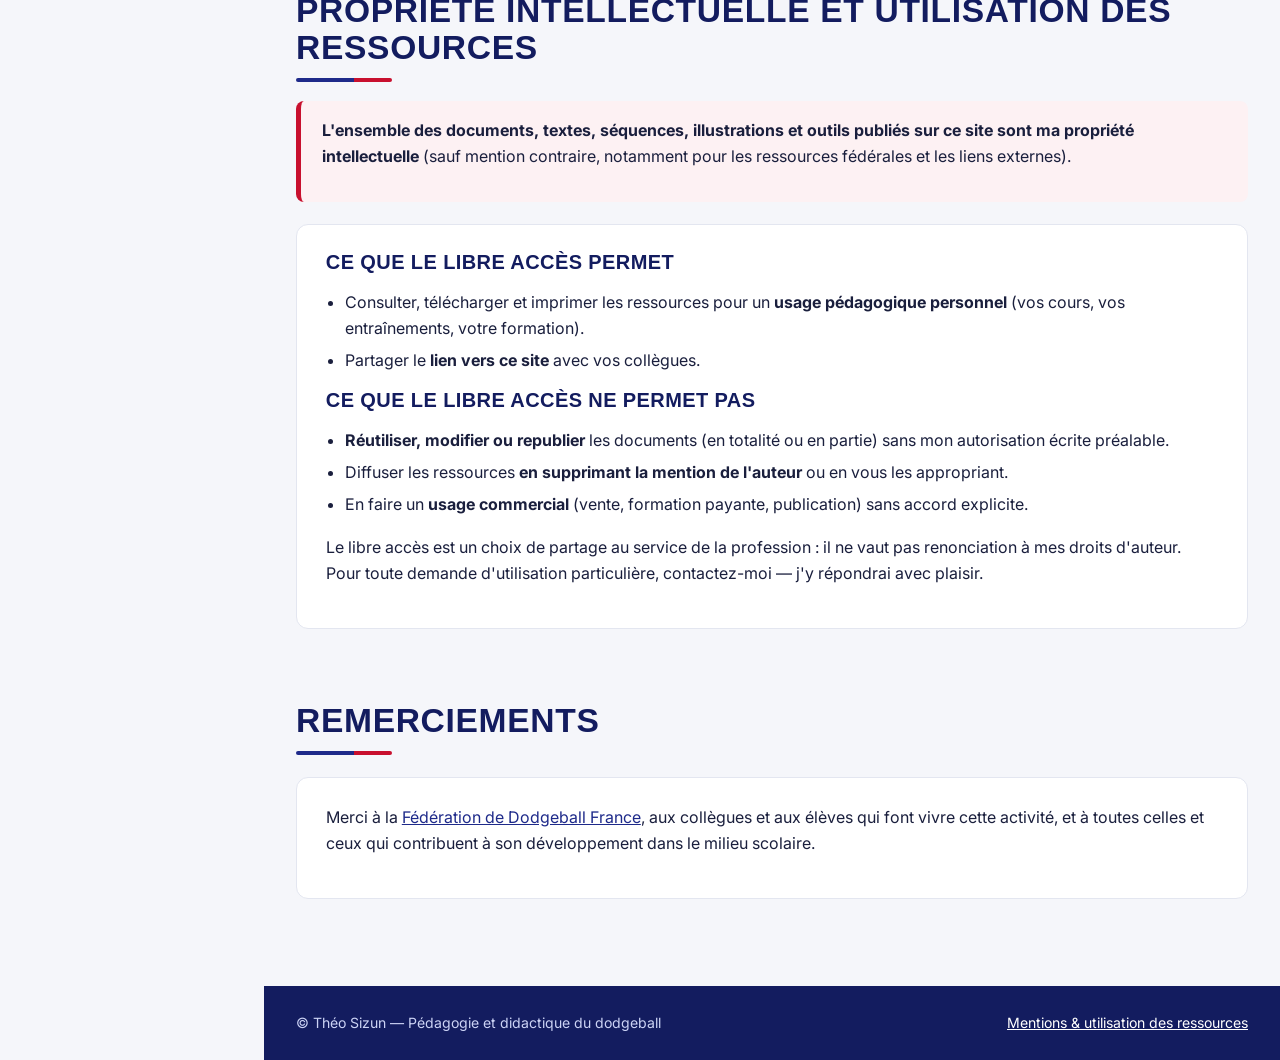
==== commit 4006697a: "Add files via upload" ====
--- a/apropos.html
+++ b/apropos.html
@@ -85,19 +85,19 @@
         </style>
         <div class="galerie">
           <figure>
-            <img src="photo-equipe-homme.jpg" alt="Théo Sizun avec son équipe, médailles autour du cou, en catégorie homme" loading="lazy">
+            <img src="photo-equipe-homme.jpeg" alt="Théo Sizun avec son équipe, médailles autour du cou, en catégorie homme" loading="lazy">
             <figcaption>En tant que joueur, en catégorie homme.</figcaption>
           </figure>
           <figure>
-            <img src="photo-france-junior-garcons.jpg" alt="L'équipe de France junior garçons célèbre son titre avec le drapeau français et le trophée" loading="lazy">
+            <img src="photo-france-junior-garcons.jpeg" alt="L'équipe de France junior garçons célèbre son titre avec le drapeau français et le trophée" loading="lazy">
             <figcaption>L'équipe de France junior garçons, championne d'Europe — Utebo · Saragosse 2025.</figcaption>
           </figure>
           <figure>
-            <img src="photo-france-junior-filles.jpg" alt="L'équipe de France junior filles avec le drapeau français, médailles et trophée" loading="lazy">
+            <img src="photo-france-junior-filles.jpeg" alt="L'équipe de France junior filles avec le drapeau français, médailles et trophée" loading="lazy">
             <figcaption>L'équipe de France junior filles — Championnat d'Europe, Utebo · Saragosse 2025.</figcaption>
           </figure>
           <figure>
-            <img src="photo-france-junior-equipes.jpg" alt="Les équipes de France junior réunies derrière trois trophées et le drapeau français" loading="lazy">
+            <img src="photo-france-junior-equipes.jpeg" alt="Les équipes de France junior réunies derrière trois trophées et le drapeau français" loading="lazy">
             <figcaption>L'équipe de France junior à Bologne en 2024 — triplé : U18 hommes, U18 femmes et U15 hommes.</figcaption>
           </figure>
         </div>
